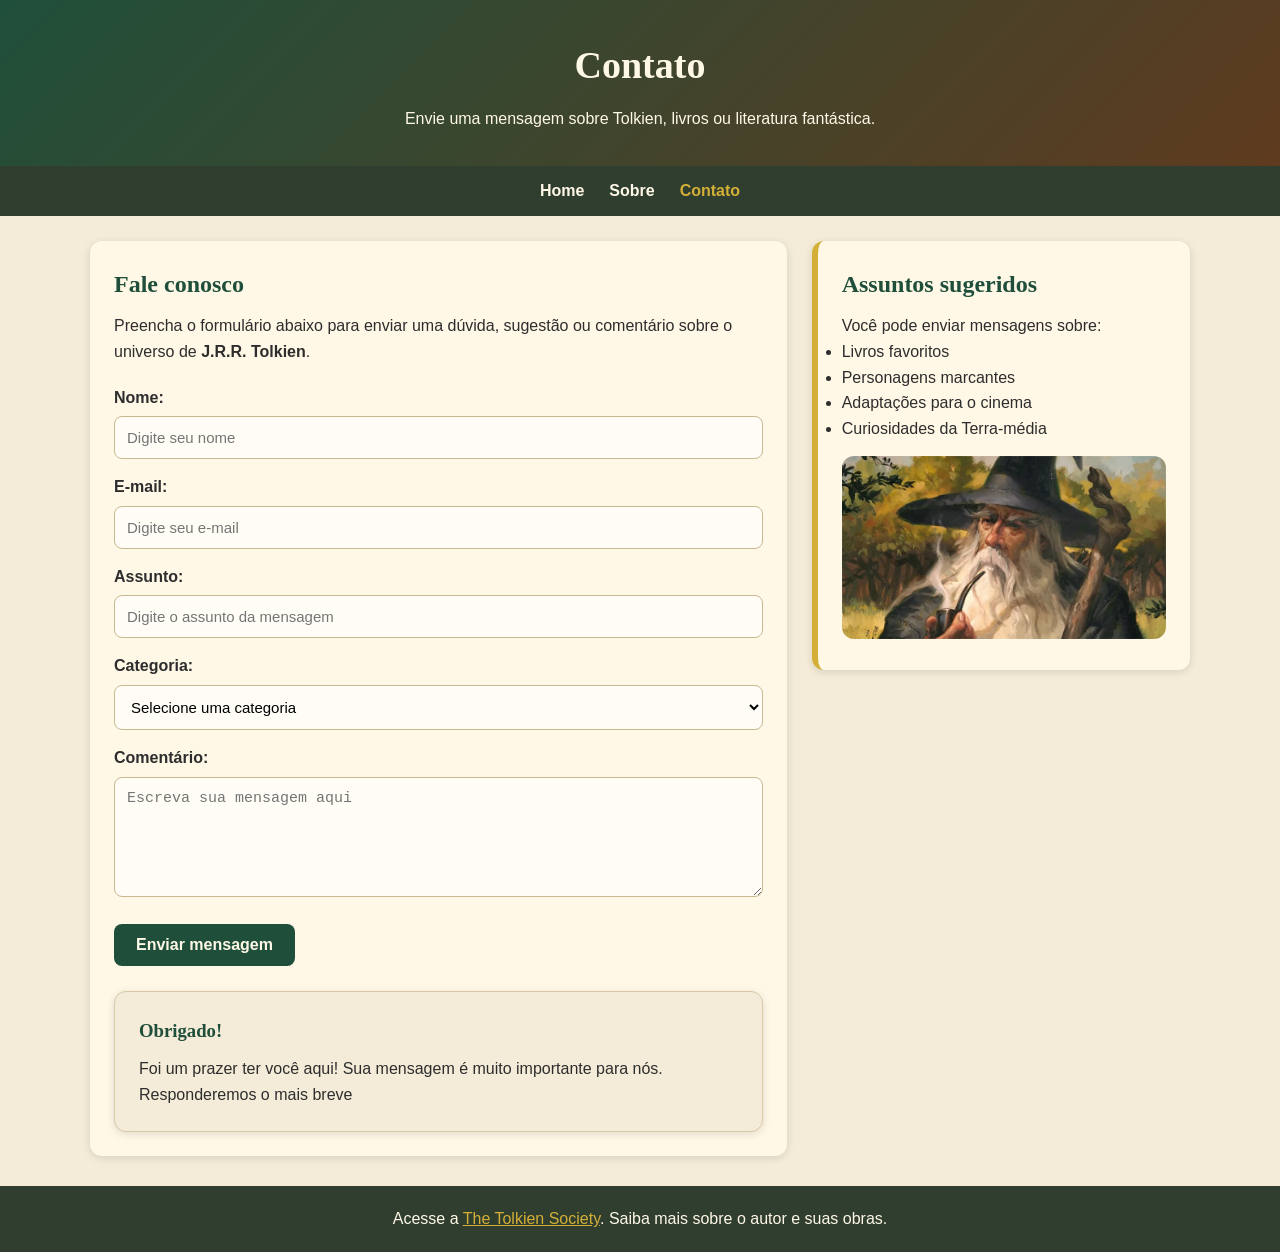
==== contato.html @ daabb4f5 "primeiro commit" ====
<!DOCTYPE html>
<html lang="pt-BR">
<head>
    <meta charset="UTF-8">
    <meta name="viewport" content="width=device-width, initial-scale=1.0">
    <title>J.R.R. Tolkien - Contato</title>

    <style>
        /* Reset simples */
        * {
            margin: 0;
            padding: 0;
            box-sizing: border-box;
        }

        body {
            font-family: Arial, Helvetica, sans-serif;
            background-color: #f4ecd8;
            color: #2d2d2d;
            line-height: 1.6;
        }

        header {
            background: linear-gradient(135deg, #1f4f3a, #5f3b1f);
            color: #fff8e7;
            text-align: center;
            padding: 35px 20px;
        }

        header h1 {
            font-family: Georgia, serif;
            font-size: 38px;
            margin-bottom: 10px;
        }

        nav {
            background-color: #2f3e2f;
            padding: 12px;
        }

        nav ul {
            list-style: none;
            display: flex;
            justify-content: center;
            gap: 25px;
            flex-wrap: wrap;
        }

        nav a {
            color: #fff8e7;
            text-decoration: none;
            font-weight: bold;
        }

        nav a:hover,
        nav a.ativo {
            color: #d4af37;
        }

        main {
            width: 90%;
            max-width: 1100px;
            margin: 25px auto;
        }

        .layout {
            display: flex;
            gap: 25px;
            align-items: flex-start;
        }

        section, aside, article {
            background-color: #fff8e7;
            padding: 24px;
            border-radius: 12px;
            box-shadow: 0 2px 8px rgba(0, 0, 0, 0.12);
        }

        section {
            flex: 2;
        }

        aside {
            flex: 1;
            border-left: 6px solid #d4af37;
        }

        h2, h3 {
            color: #1f4f3a;
            font-family: Georgia, serif;
            margin-bottom: 10px;
        }

        img {
            width: 100%;
            border-radius: 12px;
            margin-top: 15px;
        }

        /* Estilo do formulário */
        form {
            margin-top: 20px;
        }

        label {
            display: block;
            font-weight: bold;
            margin-top: 15px;
        }

        input, textarea, select {
            width: 100%;
            padding: 12px;
            margin-top: 6px;
            border: 1px solid #c8b88f;
            border-radius: 8px;
            font-size: 15px;
            background-color: #fffdf6;
        }

        textarea {
            min-height: 120px;
            resize: vertical;
        }

        button {
            margin-top: 20px;
            background-color: #1f4f3a;
            color: #fff8e7;
            border: none;
            padding: 12px 22px;
            border-radius: 8px;
            font-weight: bold;
            font-size: 16px;
            cursor: pointer;
        }

        button:hover {
            background-color: #163829;
        }

        article {
            margin-top: 25px;
            background-color: #f4ecd8;
            border: 1px solid #d8c9a7;
        }

        footer {
            background-color: #2f3e2f;
            color: #fff8e7;
            text-align: center;
            padding: 20px;
            margin-top: 30px;
        }

        footer a {
            color: #d4af37;
        }

        @media (max-width: 800px) {
            header h1 {
                font-size: 28px;
            }

            nav ul {
                flex-direction: column;
                align-items: center;
            }

            .layout {
                flex-direction: column;
            }
        }
    </style>
</head>

<body>
    <!-- Cabeçalho da página Contato -->
    <header>
        <h1>Contato</h1>
        <p>Envie uma mensagem sobre Tolkien, livros ou literatura fantástica.</p>
    </header>

    <!-- Menu de navegação -->
    <nav>
        <ul>
            <li><a href="index.html">Home</a></li>
            <li><a href="sobre.html">Sobre</a></li>
            <li><a href="contato.html" class="ativo">Contato</a></li>
        </ul>
    </nav>

    <main>
        <div class="layout">
            <!-- Seção principal com formulário -->
            <section>
                <h2>Fale conosco</h2>
                <p>
                    Preencha o formulário abaixo para enviar uma dúvida, sugestão ou comentário
                    sobre o universo de <strong>J.R.R. Tolkien</strong>.
                </p>

                <form action="#" method="post">
                    <!-- Campo nome -->
                    <label for="nome">Nome:</label>
                    <input type="text" id="nome" name="nome" placeholder="Digite seu nome" required>

                    <!-- Campo e-mail -->
                    <label for="email">E-mail:</label>
                    <input type="email" id="email" name="email" placeholder="Digite seu e-mail" required>

                    <!-- Campo assunto -->
                    <label for="assunto">Assunto:</label>
                    <input type="text" id="assunto" name="assunto" placeholder="Digite o assunto da mensagem" required>

                    <!-- Campo categoria -->
                    <label for="categoria">Categoria:</label>
                    <select id="categoria" name="categoria" required>
                        <option value="">Selecione uma categoria</option>
                        <option value="obras">Obras de Tolkien</option>
                        <option value="filmes">Filmes de O Senhor dos Anéis</option>
                        <option value="curiosidades">Curiosidades sobre a Terra-média</option>
                        <option value="sugestoes">Sugestões para o site</option>
                        <option value="outros">Outros assuntos</option>
                    </select>

                    <!-- Campo comentário -->
                    <label for="comentario">Comentário:</label>
                    <textarea id="comentario" name="comentario" placeholder="Escreva sua mensagem aqui" required></textarea>

                    <!-- Botão de envio -->
                    <button type="submit">Enviar mensagem</button>
                </form>

                <!-- Explicação sobre o formulário -->
                <article>
                    <h3>Obrigado!</h3>
                    <p>
                        Foi um prazer ter você aqui! Sua mensagem é muito importante para nós. Responderemos o mais breve
                    </p>
                </article>
            </section>

            <!-- Conteúdo lateral -->
            <aside>
                <h2>Assuntos sugeridos</h2>
                <p>Você pode enviar mensagens sobre:</p>

                <ul>
                    <li>Livros favoritos</li>
                    <li>Personagens marcantes</li>
                    <li>Adaptações para o cinema</li>
                    <li>Curiosidades da Terra-média</li>
                </ul>

                <img src="assets/gandalf-the-grey.webp" alt="Arte do Gandalf">
            </aside>
        </div>
    </main>

    <!-- Rodapé -->
    <footer>
        <p>
            Acesse a
            <a href="https://www.tolkiensociety.org/" target="_blank">The Tolkien Society</a>. Saiba mais sobre o autor e suas obras.
        </p>
    </footer>
</body>
</html>
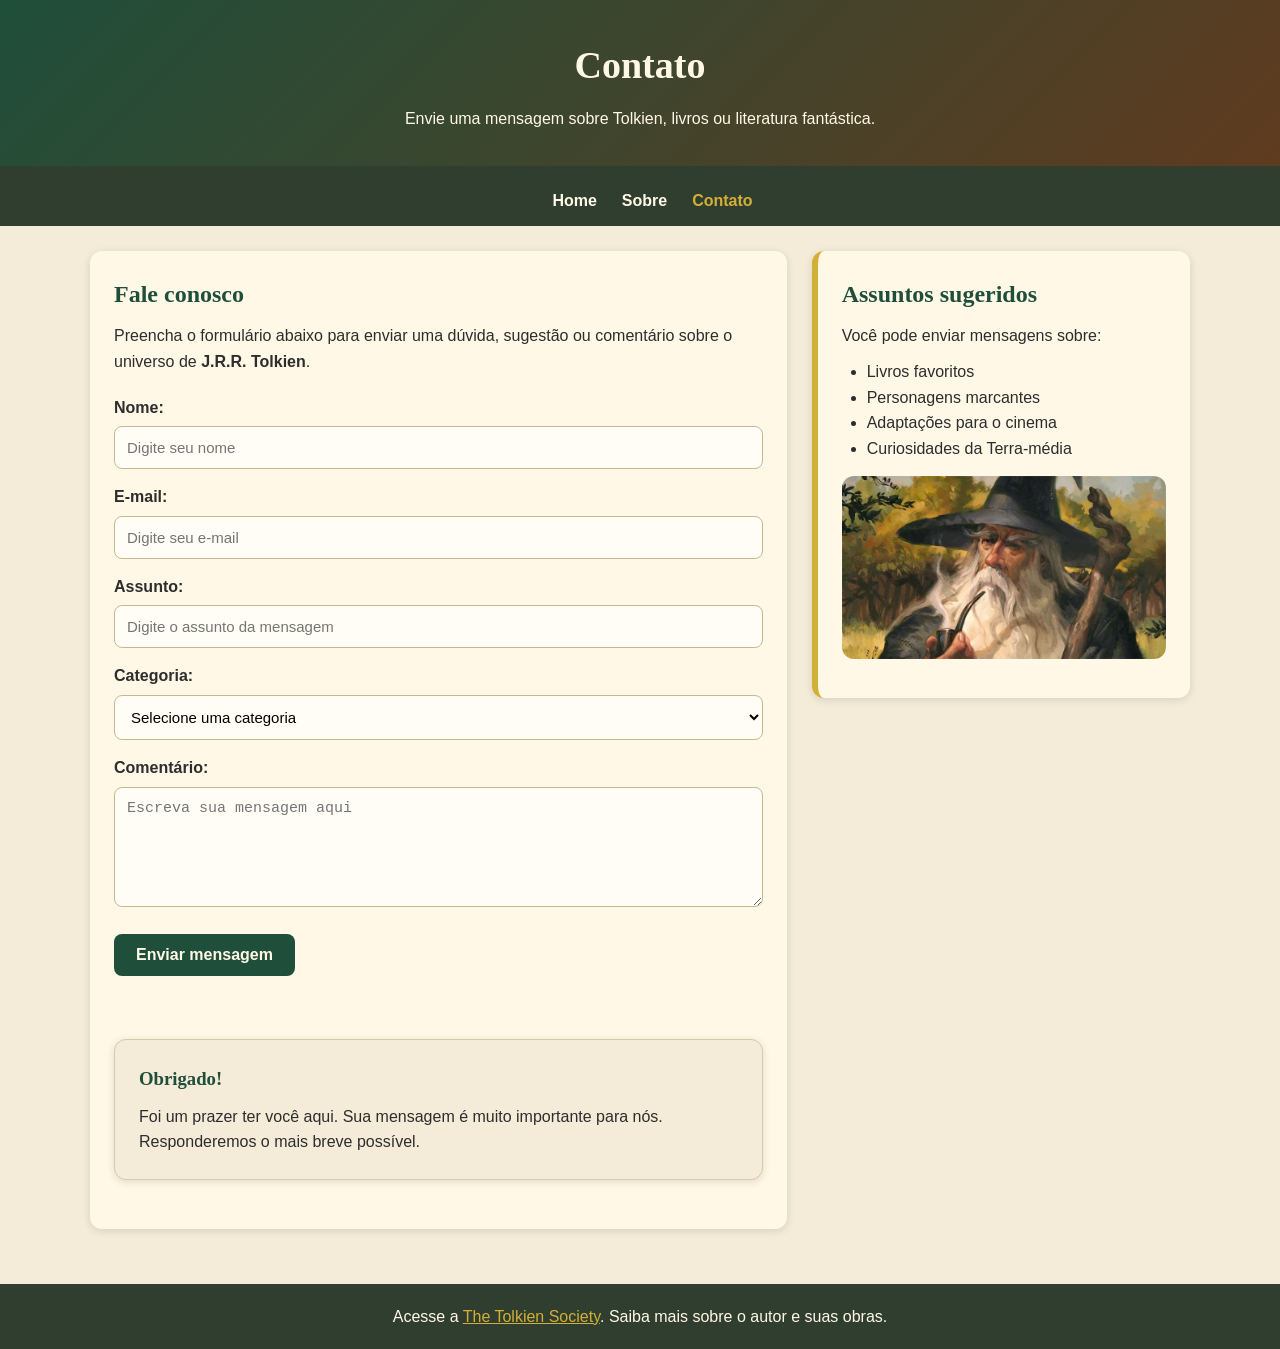
==== commit a3b310df: "Consolidate Tolkien pages into shared assets" ====
--- a/contato.html
+++ b/contato.html
@@ -1,198 +1,30 @@
 <!DOCTYPE html>
 <html lang="pt-BR">
+
 <head>
     <meta charset="UTF-8">
     <meta name="viewport" content="width=device-width, initial-scale=1.0">
     <title>J.R.R. Tolkien - Contato</title>
-
-    <style>
-        /* Reset simples */
-        * {
-            margin: 0;
-            padding: 0;
-            box-sizing: border-box;
-        }
-
-        body {
-            font-family: Arial, Helvetica, sans-serif;
-            background-color: #f4ecd8;
-            color: #2d2d2d;
-            line-height: 1.6;
-        }
-
-        header {
-            background: linear-gradient(135deg, #1f4f3a, #5f3b1f);
-            color: #fff8e7;
-            text-align: center;
-            padding: 35px 20px;
-        }
-
-        header h1 {
-            font-family: Georgia, serif;
-            font-size: 38px;
-            margin-bottom: 10px;
-        }
-
-        nav {
-            background-color: #2f3e2f;
-            padding: 12px;
-        }
-
-        nav ul {
-            list-style: none;
-            display: flex;
-            justify-content: center;
-            gap: 25px;
-            flex-wrap: wrap;
-        }
-
-        nav a {
-            color: #fff8e7;
-            text-decoration: none;
-            font-weight: bold;
-        }
-
-        nav a:hover,
-        nav a.ativo {
-            color: #d4af37;
-        }
-
-        main {
-            width: 90%;
-            max-width: 1100px;
-            margin: 25px auto;
-        }
-
-        .layout {
-            display: flex;
-            gap: 25px;
-            align-items: flex-start;
-        }
-
-        section, aside, article {
-            background-color: #fff8e7;
-            padding: 24px;
-            border-radius: 12px;
-            box-shadow: 0 2px 8px rgba(0, 0, 0, 0.12);
-        }
-
-        section {
-            flex: 2;
-        }
-
-        aside {
-            flex: 1;
-            border-left: 6px solid #d4af37;
-        }
-
-        h2, h3 {
-            color: #1f4f3a;
-            font-family: Georgia, serif;
-            margin-bottom: 10px;
-        }
-
-        img {
-            width: 100%;
-            border-radius: 12px;
-            margin-top: 15px;
-        }
-
-        /* Estilo do formulário */
-        form {
-            margin-top: 20px;
-        }
-
-        label {
-            display: block;
-            font-weight: bold;
-            margin-top: 15px;
-        }
-
-        input, textarea, select {
-            width: 100%;
-            padding: 12px;
-            margin-top: 6px;
-            border: 1px solid #c8b88f;
-            border-radius: 8px;
-            font-size: 15px;
-            background-color: #fffdf6;
-        }
-
-        textarea {
-            min-height: 120px;
-            resize: vertical;
-        }
-
-        button {
-            margin-top: 20px;
-            background-color: #1f4f3a;
-            color: #fff8e7;
-            border: none;
-            padding: 12px 22px;
-            border-radius: 8px;
-            font-weight: bold;
-            font-size: 16px;
-            cursor: pointer;
-        }
-
-        button:hover {
-            background-color: #163829;
-        }
-
-        article {
-            margin-top: 25px;
-            background-color: #f4ecd8;
-            border: 1px solid #d8c9a7;
-        }
-
-        footer {
-            background-color: #2f3e2f;
-            color: #fff8e7;
-            text-align: center;
-            padding: 20px;
-            margin-top: 30px;
-        }
-
-        footer a {
-            color: #d4af37;
-        }
-
-        @media (max-width: 800px) {
-            header h1 {
-                font-size: 28px;
-            }
-
-            nav ul {
-                flex-direction: column;
-                align-items: center;
-            }
-
-            .layout {
-                flex-direction: column;
-            }
-        }
-    </style>
+    <link rel="stylesheet" href="assets/styles.css">
+    <script src="assets/contato.js" defer></script>
 </head>
 
 <body>
-    <!-- Cabeçalho da página Contato -->
     <header>
         <h1>Contato</h1>
         <p>Envie uma mensagem sobre Tolkien, livros ou literatura fantástica.</p>
     </header>
 
-    <!-- Menu de navegação -->
-    <nav>
+    <nav aria-label="Navegação principal">
         <ul>
             <li><a href="index.html">Home</a></li>
             <li><a href="sobre.html">Sobre</a></li>
-            <li><a href="contato.html" class="ativo">Contato</a></li>
+            <li><a href="contato.html" class="ativo" aria-current="page">Contato</a></li>
         </ul>
     </nav>
 
     <main>
         <div class="layout">
-            <!-- Seção principal com formulário -->
             <section>
                 <h2>Fale conosco</h2>
                 <p>
@@ -200,20 +32,19 @@
                     sobre o universo de <strong>J.R.R. Tolkien</strong>.
                 </p>
 
-                <form action="#" method="post">
-                    <!-- Campo nome -->
+                <form id="form-contato" action="#" method="post" aria-describedby="retorno-formulario">
                     <label for="nome">Nome:</label>
-                    <input type="text" id="nome" name="nome" placeholder="Digite seu nome" required>
+                    <input type="text" id="nome" name="nome" placeholder="Digite seu nome" autocomplete="name"
+                        maxlength="80" required>
 
-                    <!-- Campo e-mail -->
                     <label for="email">E-mail:</label>
-                    <input type="email" id="email" name="email" placeholder="Digite seu e-mail" required>
+                    <input type="email" id="email" name="email" placeholder="Digite seu e-mail" autocomplete="email"
+                        maxlength="120" required>
 
-                    <!-- Campo assunto -->
                     <label for="assunto">Assunto:</label>
-                    <input type="text" id="assunto" name="assunto" placeholder="Digite o assunto da mensagem" required>
+                    <input type="text" id="assunto" name="assunto" placeholder="Digite o assunto da mensagem"
+                        maxlength="120" required>
 
-                    <!-- Campo categoria -->
                     <label for="categoria">Categoria:</label>
                     <select id="categoria" name="categoria" required>
                         <option value="">Selecione uma categoria</option>
@@ -224,24 +55,23 @@
                         <option value="outros">Outros assuntos</option>
                     </select>
 
-                    <!-- Campo comentário -->
                     <label for="comentario">Comentário:</label>
-                    <textarea id="comentario" name="comentario" placeholder="Escreva sua mensagem aqui" required></textarea>
+                    <textarea id="comentario" name="comentario" placeholder="Escreva sua mensagem aqui" maxlength="1000"
+                        required></textarea>
 
-                    <!-- Botão de envio -->
                     <button type="submit">Enviar mensagem</button>
+                    <p id="retorno-formulario" class="mensagem-formulario" role="status" aria-live="polite"></p>
                 </form>
 
-                <!-- Explicação sobre o formulário -->
-                <article>
+                <article class="aviso-formulario">
                     <h3>Obrigado!</h3>
                     <p>
-                        Foi um prazer ter você aqui! Sua mensagem é muito importante para nós. Responderemos o mais breve
+                        Foi um prazer ter você aqui. Sua mensagem é muito importante para nós.
+                        Responderemos o mais breve possível.
                     </p>
                 </article>
             </section>
 
-            <!-- Conteúdo lateral -->
             <aside>
                 <h2>Assuntos sugeridos</h2>
                 <p>Você pode enviar mensagens sobre:</p>
@@ -253,17 +83,19 @@
                     <li>Curiosidades da Terra-média</li>
                 </ul>
 
-                <img src="assets/gandalf-the-grey.webp" alt="Arte do Gandalf">
+                <img src="assets/gandalf-the-grey.webp" alt="Arte do Gandalf" width="800" height="450" loading="lazy"
+                    decoding="async">
             </aside>
         </div>
     </main>
 
-    <!-- Rodapé -->
     <footer>
         <p>
             Acesse a
-            <a href="https://www.tolkiensociety.org/" target="_blank">The Tolkien Society</a>. Saiba mais sobre o autor e suas obras.
+            <a href="https://www.tolkiensociety.org/" target="_blank" rel="noopener noreferrer">The Tolkien Society</a>.
+            Saiba mais sobre o autor e suas obras.
         </p>
     </footer>
 </body>
+
 </html>
--- a/assets/styles.css
+++ b/assets/styles.css
@@ -0,0 +1,287 @@
+:root {
+    --color-page: #f4ecd8;
+    --color-surface: #fff8e7;
+    --color-text: #2d2d2d;
+    --color-primary: #1f4f3a;
+    --color-primary-dark: #163829;
+    --color-nav: #2f3e2f;
+    --color-brown: #5f3b1f;
+    --color-accent: #d4af37;
+    --color-border: #d8c9a7;
+    --shadow-soft: 0 2px 8px rgba(0, 0, 0, 0.12);
+}
+
+* {
+    margin: 0;
+    padding: 0;
+    box-sizing: border-box;
+}
+
+body {
+    font-family: Arial, Helvetica, sans-serif;
+    background-color: var(--color-page);
+    color: var(--color-text);
+    line-height: 1.6;
+}
+
+a {
+    color: inherit;
+}
+
+a:focus-visible,
+button:focus-visible,
+input:focus-visible,
+textarea:focus-visible,
+select:focus-visible {
+    outline: 3px solid var(--color-accent);
+    outline-offset: 3px;
+}
+
+header {
+    background: linear-gradient(135deg, var(--color-primary), var(--color-brown));
+    color: var(--color-surface);
+    text-align: center;
+    padding: 35px 20px;
+}
+
+header h1 {
+    font-family: Georgia, serif;
+    font-size: 38px;
+    margin-bottom: 10px;
+}
+
+nav {
+    background-color: var(--color-nav);
+    padding: 12px;
+}
+
+nav ul {
+    list-style: none;
+    display: flex;
+    justify-content: center;
+    gap: 25px;
+    flex-wrap: wrap;
+}
+
+nav a {
+    color: var(--color-surface);
+    text-decoration: none;
+    font-weight: bold;
+}
+
+nav a:hover,
+nav a.ativo,
+nav a[aria-current="page"] {
+    color: var(--color-accent);
+}
+
+main {
+    width: 90%;
+    max-width: 1100px;
+    margin: 25px auto;
+}
+
+section,
+article,
+aside {
+    background-color: var(--color-surface);
+    margin-bottom: 25px;
+    padding: 24px;
+    border-radius: 12px;
+    box-shadow: var(--shadow-soft);
+}
+
+h2,
+h3 {
+    color: var(--color-primary);
+    font-family: Georgia, serif;
+    margin-bottom: 10px;
+}
+
+p + p,
+p + h3,
+ul + p,
+ol + p {
+    margin-top: 14px;
+}
+
+img {
+    width: 100%;
+    height: auto;
+    display: block;
+    border-radius: 12px;
+    margin: 15px auto;
+}
+
+.imagem-principal {
+    max-width: 700px;
+}
+
+.cards {
+    display: flex;
+    gap: 20px;
+    flex-wrap: wrap;
+}
+
+.card {
+    flex: 1;
+    min-width: 240px;
+    background-color: var(--color-page);
+    padding: 18px;
+    border-radius: 10px;
+    border: 1px solid var(--color-border);
+}
+
+ul,
+ol {
+    margin-left: 25px;
+    margin-top: 10px;
+}
+
+aside {
+    border-left: 6px solid var(--color-accent);
+}
+
+.layout {
+    display: flex;
+    gap: 25px;
+    align-items: flex-start;
+}
+
+.layout section {
+    flex: 2;
+}
+
+.layout aside {
+    flex: 1;
+}
+
+.tabela-container {
+    overflow-x: auto;
+    margin-top: 15px;
+}
+
+table {
+    width: 100%;
+    border-collapse: collapse;
+    min-width: 600px;
+}
+
+caption {
+    font-weight: bold;
+    text-align: left;
+    margin-bottom: 10px;
+    color: var(--color-primary);
+}
+
+th {
+    background-color: var(--color-primary);
+    color: var(--color-surface);
+    padding: 12px;
+    text-align: left;
+}
+
+td {
+    padding: 12px;
+    border-bottom: 1px solid var(--color-border);
+}
+
+tr:nth-child(even) {
+    background-color: var(--color-page);
+}
+
+iframe {
+    width: 100%;
+    height: 320px;
+    border: 0;
+    border-radius: 12px;
+    margin-top: 15px;
+}
+
+form {
+    margin-top: 20px;
+}
+
+label {
+    display: block;
+    font-weight: bold;
+    margin-top: 15px;
+}
+
+input,
+textarea,
+select {
+    width: 100%;
+    padding: 12px;
+    margin-top: 6px;
+    border: 1px solid #c8b88f;
+    border-radius: 8px;
+    font-size: 15px;
+    background-color: #fffdf6;
+}
+
+textarea {
+    min-height: 120px;
+    resize: vertical;
+}
+
+button {
+    margin-top: 20px;
+    background-color: var(--color-primary);
+    color: var(--color-surface);
+    border: none;
+    padding: 12px 22px;
+    border-radius: 8px;
+    font-weight: bold;
+    font-size: 16px;
+    cursor: pointer;
+}
+
+button:hover {
+    background-color: var(--color-primary-dark);
+}
+
+.mensagem-formulario {
+    min-height: 1.6em;
+    margin-top: 12px;
+    color: var(--color-primary);
+    font-weight: bold;
+}
+
+.aviso-formulario {
+    margin-top: 25px;
+    background-color: var(--color-page);
+    border: 1px solid var(--color-border);
+}
+
+footer {
+    background-color: var(--color-nav);
+    color: var(--color-surface);
+    text-align: center;
+    padding: 20px;
+    margin-top: 30px;
+}
+
+footer a {
+    color: var(--color-accent);
+}
+
+@media (max-width: 800px) {
+    header h1 {
+        font-size: 28px;
+    }
+
+    nav ul,
+    .cards,
+    .layout {
+        flex-direction: column;
+    }
+
+    nav ul {
+        align-items: center;
+    }
+
+    iframe {
+        height: 250px;
+    }
+}
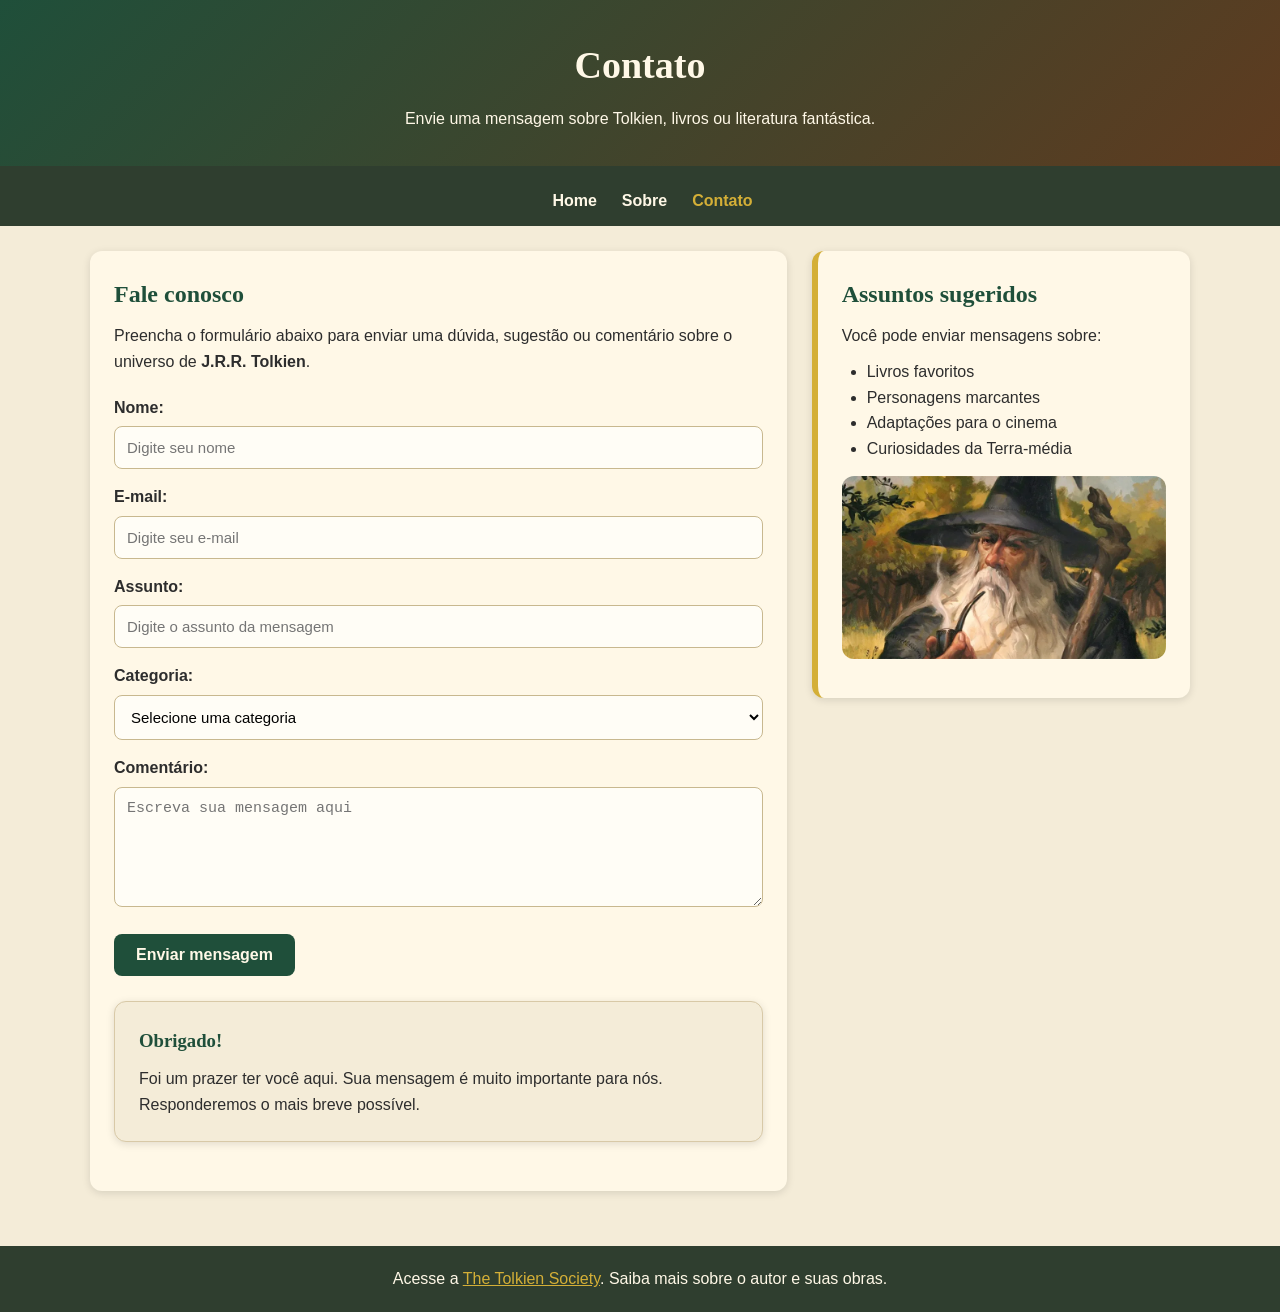
==== commit 2023a5fb: "Simplify contact form and update project README" ====
--- a/contato.html
+++ b/contato.html
@@ -6,7 +6,6 @@
     <meta name="viewport" content="width=device-width, initial-scale=1.0">
     <title>J.R.R. Tolkien - Contato</title>
     <link rel="stylesheet" href="assets/styles.css">
-    <script src="assets/contato.js" defer></script>
 </head>
 
 <body>
@@ -32,7 +31,11 @@
                     sobre o universo de <strong>J.R.R. Tolkien</strong>.
                 </p>
 
-                <form id="form-contato" action="#" method="post" aria-describedby="retorno-formulario">
+                <form action="https://formsubmit.co/andersonalmeida1008@gmail.com" method="post">
+                    <input type="hidden" name="_subject" value="Nova mensagem do Projeto Tolkien">
+                    <input type="hidden" name="_template" value="table">
+                    <input type="hidden" name="_next" value="https://andyinthenw.github.io/projeto-tolkien/obrigado.html">
+
                     <label for="nome">Nome:</label>
                     <input type="text" id="nome" name="nome" placeholder="Digite seu nome" autocomplete="name"
                         maxlength="80" required>
@@ -60,7 +63,6 @@
                         required></textarea>
 
                     <button type="submit">Enviar mensagem</button>
-                    <p id="retorno-formulario" class="mensagem-formulario" role="status" aria-live="polite"></p>
                 </form>
 
                 <article class="aviso-formulario">
--- a/assets/styles.css
+++ b/assets/styles.css
@@ -241,13 +241,6 @@
     background-color: var(--color-primary-dark);
 }
 
-.mensagem-formulario {
-    min-height: 1.6em;
-    margin-top: 12px;
-    color: var(--color-primary);
-    font-weight: bold;
-}
-
 .aviso-formulario {
     margin-top: 25px;
     background-color: var(--color-page);
